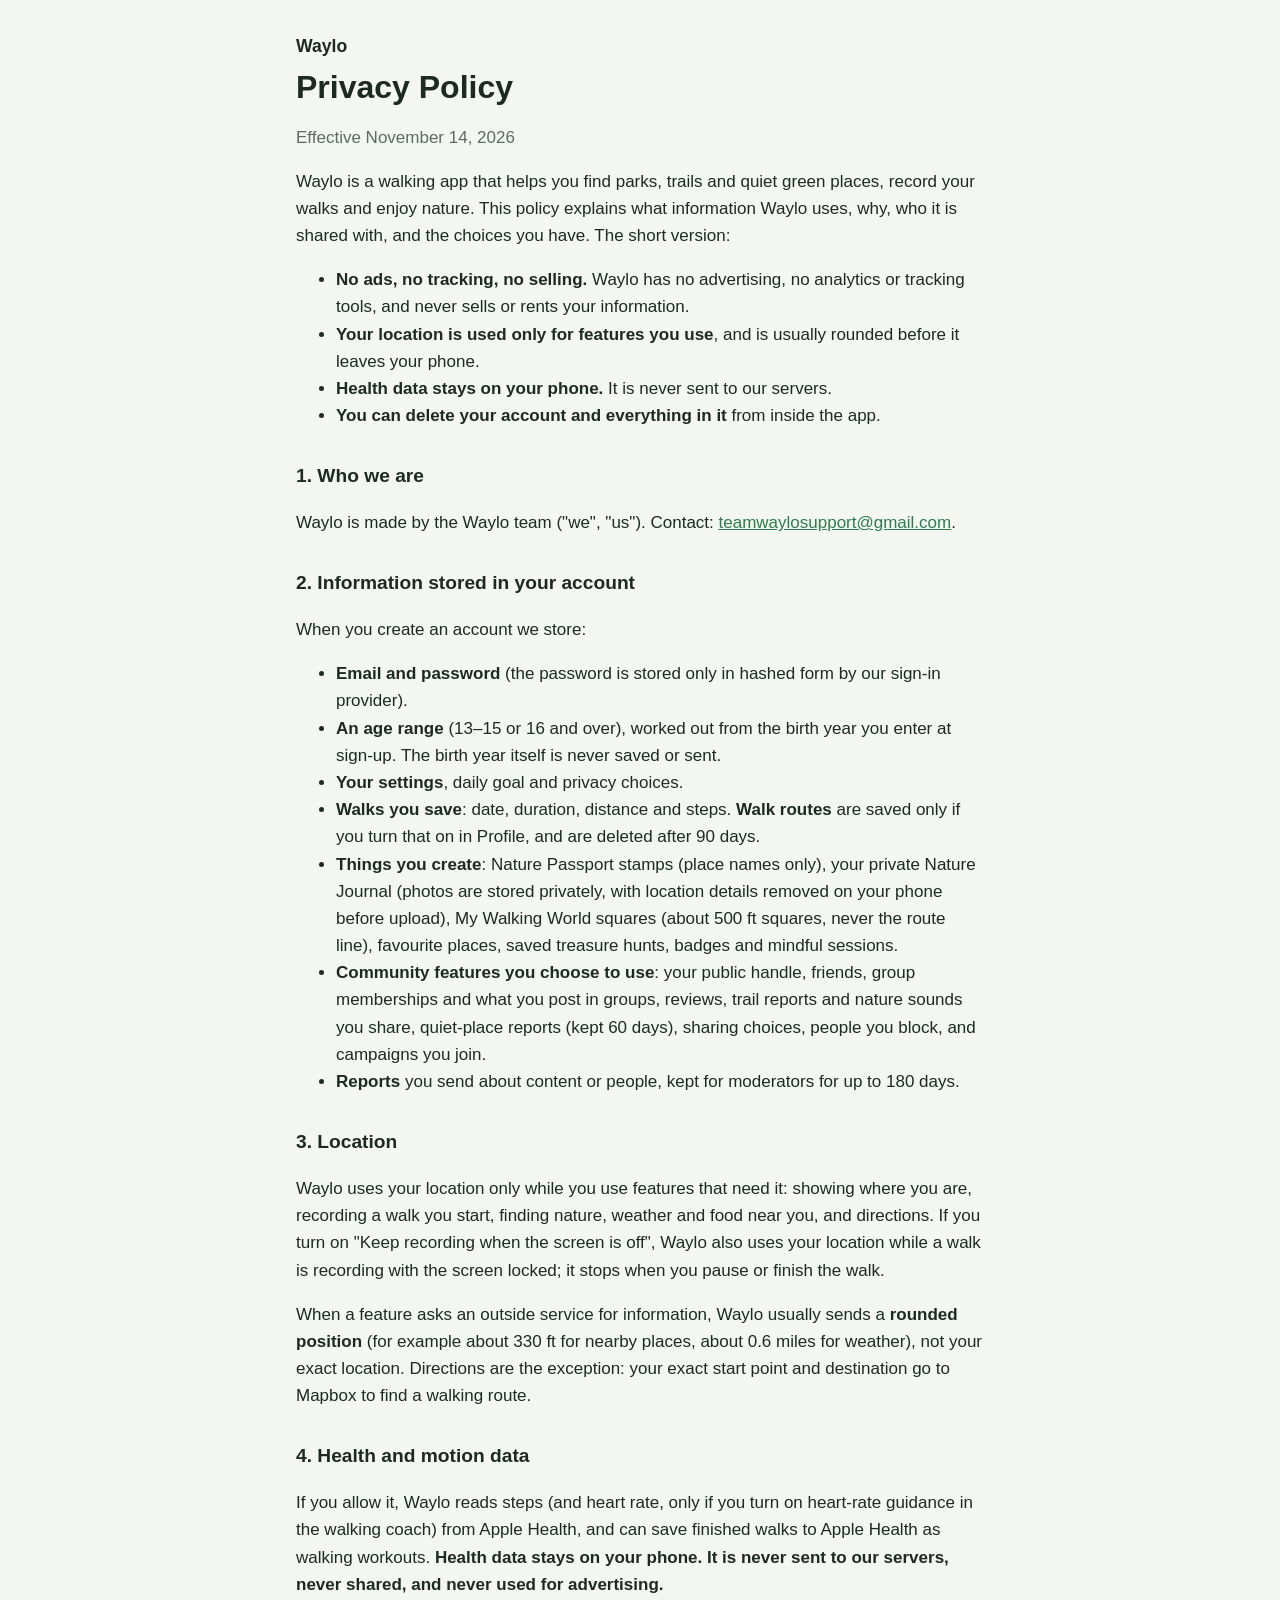
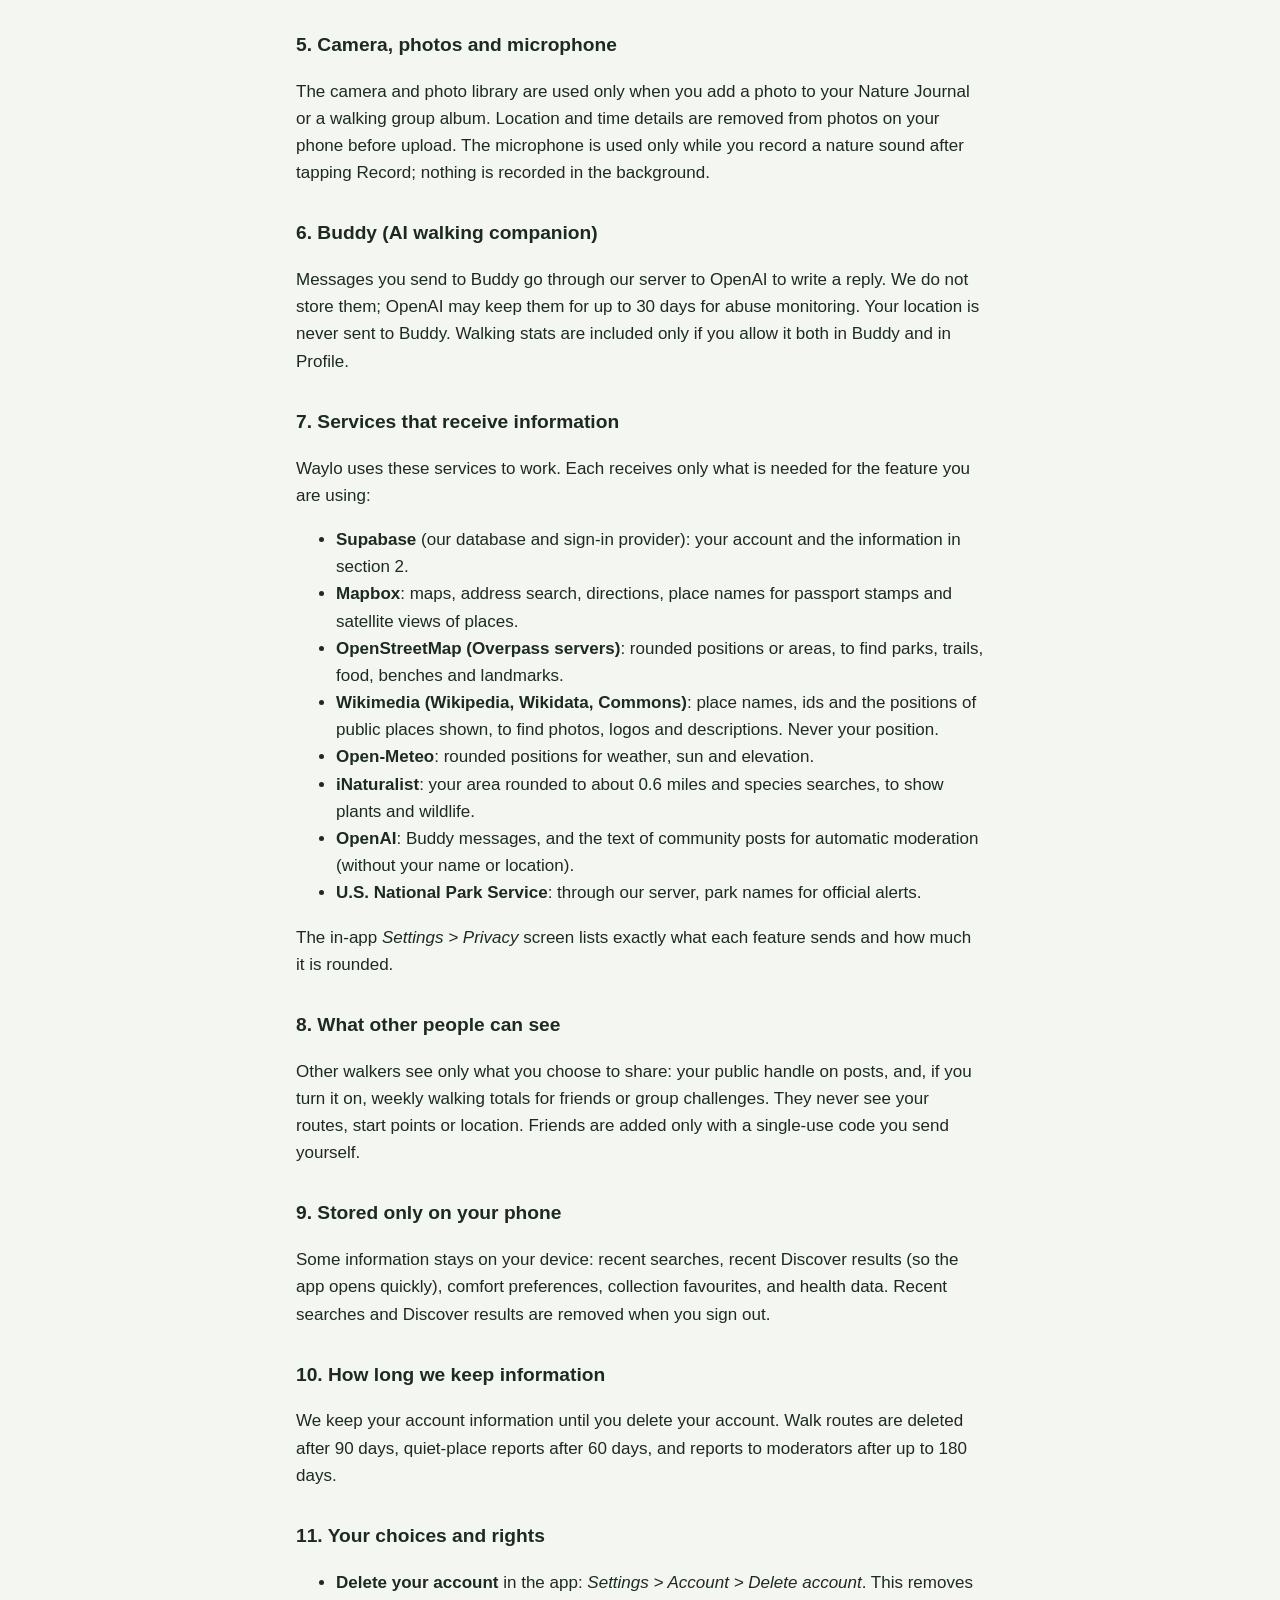
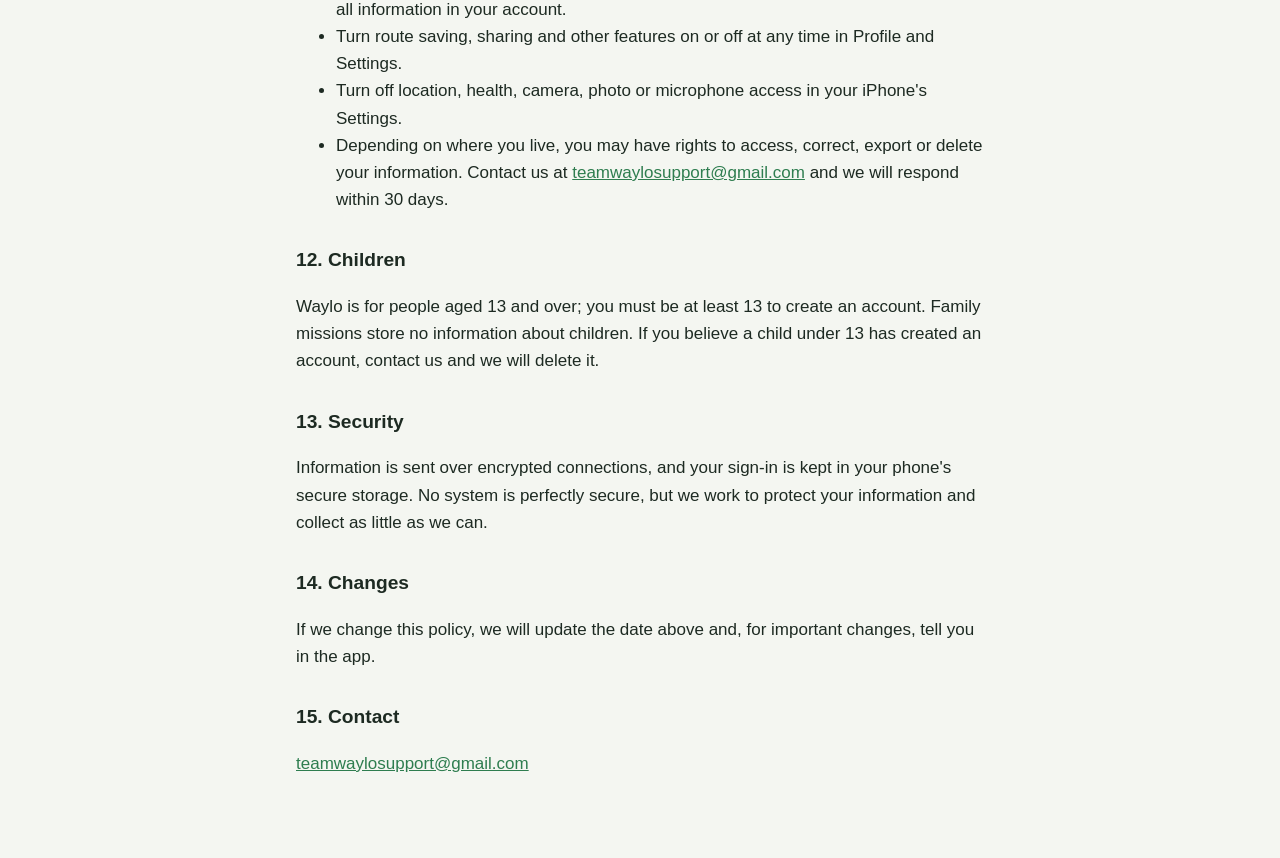
==== privacy.html @ 38d1a5f4 "Waylo website: home, support, privacy policy" ====
<!doctype html>
<html lang="en">
<head>
<meta charset="utf-8">
<meta name="viewport" content="width=device-width, initial-scale=1">
<title>Waylo Privacy Policy</title>
<link rel="stylesheet" href="style.css">
</head>
<body>
<main>
<p class="brand"><a href="index.html">Waylo</a></p>
<h1>Privacy Policy</h1>
<p class="muted">Effective November 14, 2026</p>

<p>Waylo is a walking app that helps you find parks, trails and quiet green places, record your walks and enjoy nature. This policy explains what information Waylo uses, why, who it is shared with, and the choices you have. The short version:</p>
<ul>
  <li><strong>No ads, no tracking, no selling.</strong> Waylo has no advertising, no analytics or tracking tools, and never sells or rents your information.</li>
  <li><strong>Your location is used only for features you use</strong>, and is usually rounded before it leaves your phone.</li>
  <li><strong>Health data stays on your phone.</strong> It is never sent to our servers.</li>
  <li><strong>You can delete your account and everything in it</strong> from inside the app.</li>
</ul>

<h2>1. Who we are</h2>
<p>Waylo is made by the Waylo team ("we", "us"). Contact: <a href="mailto:teamwaylosupport@gmail.com">teamwaylosupport@gmail.com</a>.</p>

<h2>2. Information stored in your account</h2>
<p>When you create an account we store:</p>
<ul>
  <li><strong>Email and password</strong> (the password is stored only in hashed form by our sign-in provider).</li>
  <li><strong>An age range</strong> (13–15 or 16 and over), worked out from the birth year you enter at sign-up. The birth year itself is never saved or sent.</li>
  <li><strong>Your settings</strong>, daily goal and privacy choices.</li>
  <li><strong>Walks you save</strong>: date, duration, distance and steps. <strong>Walk routes</strong> are saved only if you turn that on in Profile, and are deleted after 90 days.</li>
  <li><strong>Things you create</strong>: Nature Passport stamps (place names only), your private Nature Journal (photos are stored privately, with location details removed on your phone before upload), My Walking World squares (about 500 ft squares, never the route line), favourite places, saved treasure hunts, badges and mindful sessions.</li>
  <li><strong>Community features you choose to use</strong>: your public handle, friends, group memberships and what you post in groups, reviews, trail reports and nature sounds you share, quiet-place reports (kept 60 days), sharing choices, people you block, and campaigns you join.</li>
  <li><strong>Reports</strong> you send about content or people, kept for moderators for up to 180 days.</li>
</ul>

<h2>3. Location</h2>
<p>Waylo uses your location only while you use features that need it: showing where you are, recording a walk you start, finding nature, weather and food near you, and directions. If you turn on "Keep recording when the screen is off", Waylo also uses your location while a walk is recording with the screen locked; it stops when you pause or finish the walk.</p>
<p>When a feature asks an outside service for information, Waylo usually sends a <strong>rounded position</strong> (for example about 330 ft for nearby places, about 0.6 miles for weather), not your exact location. Directions are the exception: your exact start point and destination go to Mapbox to find a walking route.</p>

<h2>4. Health and motion data</h2>
<p>If you allow it, Waylo reads steps (and heart rate, only if you turn on heart-rate guidance in the walking coach) from Apple Health, and can save finished walks to Apple Health as walking workouts. <strong>Health data stays on your phone. It is never sent to our servers, never shared, and never used for advertising.</strong></p>

<h2>5. Camera, photos and microphone</h2>
<p>The camera and photo library are used only when you add a photo to your Nature Journal or a walking group album. Location and time details are removed from photos on your phone before upload. The microphone is used only while you record a nature sound after tapping Record; nothing is recorded in the background.</p>

<h2>6. Buddy (AI walking companion)</h2>
<p>Messages you send to Buddy go through our server to OpenAI to write a reply. We do not store them; OpenAI may keep them for up to 30 days for abuse monitoring. Your location is never sent to Buddy. Walking stats are included only if you allow it both in Buddy and in Profile.</p>

<h2>7. Services that receive information</h2>
<p>Waylo uses these services to work. Each receives only what is needed for the feature you are using:</p>
<ul>
  <li><strong>Supabase</strong> (our database and sign-in provider): your account and the information in section 2.</li>
  <li><strong>Mapbox</strong>: maps, address search, directions, place names for passport stamps and satellite views of places.</li>
  <li><strong>OpenStreetMap (Overpass servers)</strong>: rounded positions or areas, to find parks, trails, food, benches and landmarks.</li>
  <li><strong>Wikimedia (Wikipedia, Wikidata, Commons)</strong>: place names, ids and the positions of public places shown, to find photos, logos and descriptions. Never your position.</li>
  <li><strong>Open-Meteo</strong>: rounded positions for weather, sun and elevation.</li>
  <li><strong>iNaturalist</strong>: your area rounded to about 0.6 miles and species searches, to show plants and wildlife.</li>
  <li><strong>OpenAI</strong>: Buddy messages, and the text of community posts for automatic moderation (without your name or location).</li>
  <li><strong>U.S. National Park Service</strong>: through our server, park names for official alerts.</li>
</ul>
<p>The in-app <em>Settings &gt; Privacy</em> screen lists exactly what each feature sends and how much it is rounded.</p>

<h2>8. What other people can see</h2>
<p>Other walkers see only what you choose to share: your public handle on posts, and, if you turn it on, weekly walking totals for friends or group challenges. They never see your routes, start points or location. Friends are added only with a single-use code you send yourself.</p>

<h2>9. Stored only on your phone</h2>
<p>Some information stays on your device: recent searches, recent Discover results (so the app opens quickly), comfort preferences, collection favourites, and health data. Recent searches and Discover results are removed when you sign out.</p>

<h2>10. How long we keep information</h2>
<p>We keep your account information until you delete your account. Walk routes are deleted after 90 days, quiet-place reports after 60 days, and reports to moderators after up to 180 days.</p>

<h2>11. Your choices and rights</h2>
<ul>
  <li><strong>Delete your account</strong> in the app: <em>Settings &gt; Account &gt; Delete account</em>. This removes all information in your account.</li>
  <li>Turn route saving, sharing and other features on or off at any time in Profile and Settings.</li>
  <li>Turn off location, health, camera, photo or microphone access in your iPhone's Settings.</li>
  <li>Depending on where you live, you may have rights to access, correct, export or delete your information. Contact us at <a href="mailto:teamwaylosupport@gmail.com">teamwaylosupport@gmail.com</a> and we will respond within 30 days.</li>
</ul>

<h2>12. Children</h2>
<p>Waylo is for people aged 13 and over; you must be at least 13 to create an account. Family missions store no information about children. If you believe a child under 13 has created an account, contact us and we will delete it.</p>

<h2>13. Security</h2>
<p>Information is sent over encrypted connections, and your sign-in is kept in your phone's secure storage. No system is perfectly secure, but we work to protect your information and collect as little as we can.</p>

<h2>14. Changes</h2>
<p>If we change this policy, we will update the date above and, for important changes, tell you in the app.</p>

<h2>15. Contact</h2>
<p><a href="mailto:teamwaylosupport@gmail.com">teamwaylosupport@gmail.com</a></p>
</main>
</body>
</html>
---- style.css ----
:root { --bg: #f4f6f1; --text: #1d2a22; --muted: #5d6b62; --accent: #2e7d4f; --card: #ffffff; --line: #dfe5dc; }
@media (prefers-color-scheme: dark) { :root { --bg: #0c1012; --text: #eef2ea; --muted: #a3b0a6; --accent: #8fcf9f; --card: #151b1d; --line: #26302c; } }
* { box-sizing: border-box; }
body { margin: 0; background: var(--bg); color: var(--text); font: 17px/1.6 -apple-system, BlinkMacSystemFont, "Segoe UI", Roboto, sans-serif; }
main { max-width: 720px; margin: 0 auto; padding: 32px 16px 64px; }
h1 { font-size: 2rem; line-height: 1.2; margin: 8px 0 4px; }
h2 { font-size: 1.2rem; margin: 32px 0 8px; }
a { color: var(--accent); }
.brand { font-weight: 700; font-size: 1.1rem; margin: 0; }
.brand a { text-decoration: none; color: var(--text); }
.muted { color: var(--muted); }
.card { background: var(--card); border: 1px solid var(--line); border-radius: 16px; padding: 16px 20px; margin: 16px 0; }
.card h2 { margin-top: 0; }
img.logo { width: 96px; height: 96px; border-radius: 22px; display: block; margin: 24px 0 8px; }
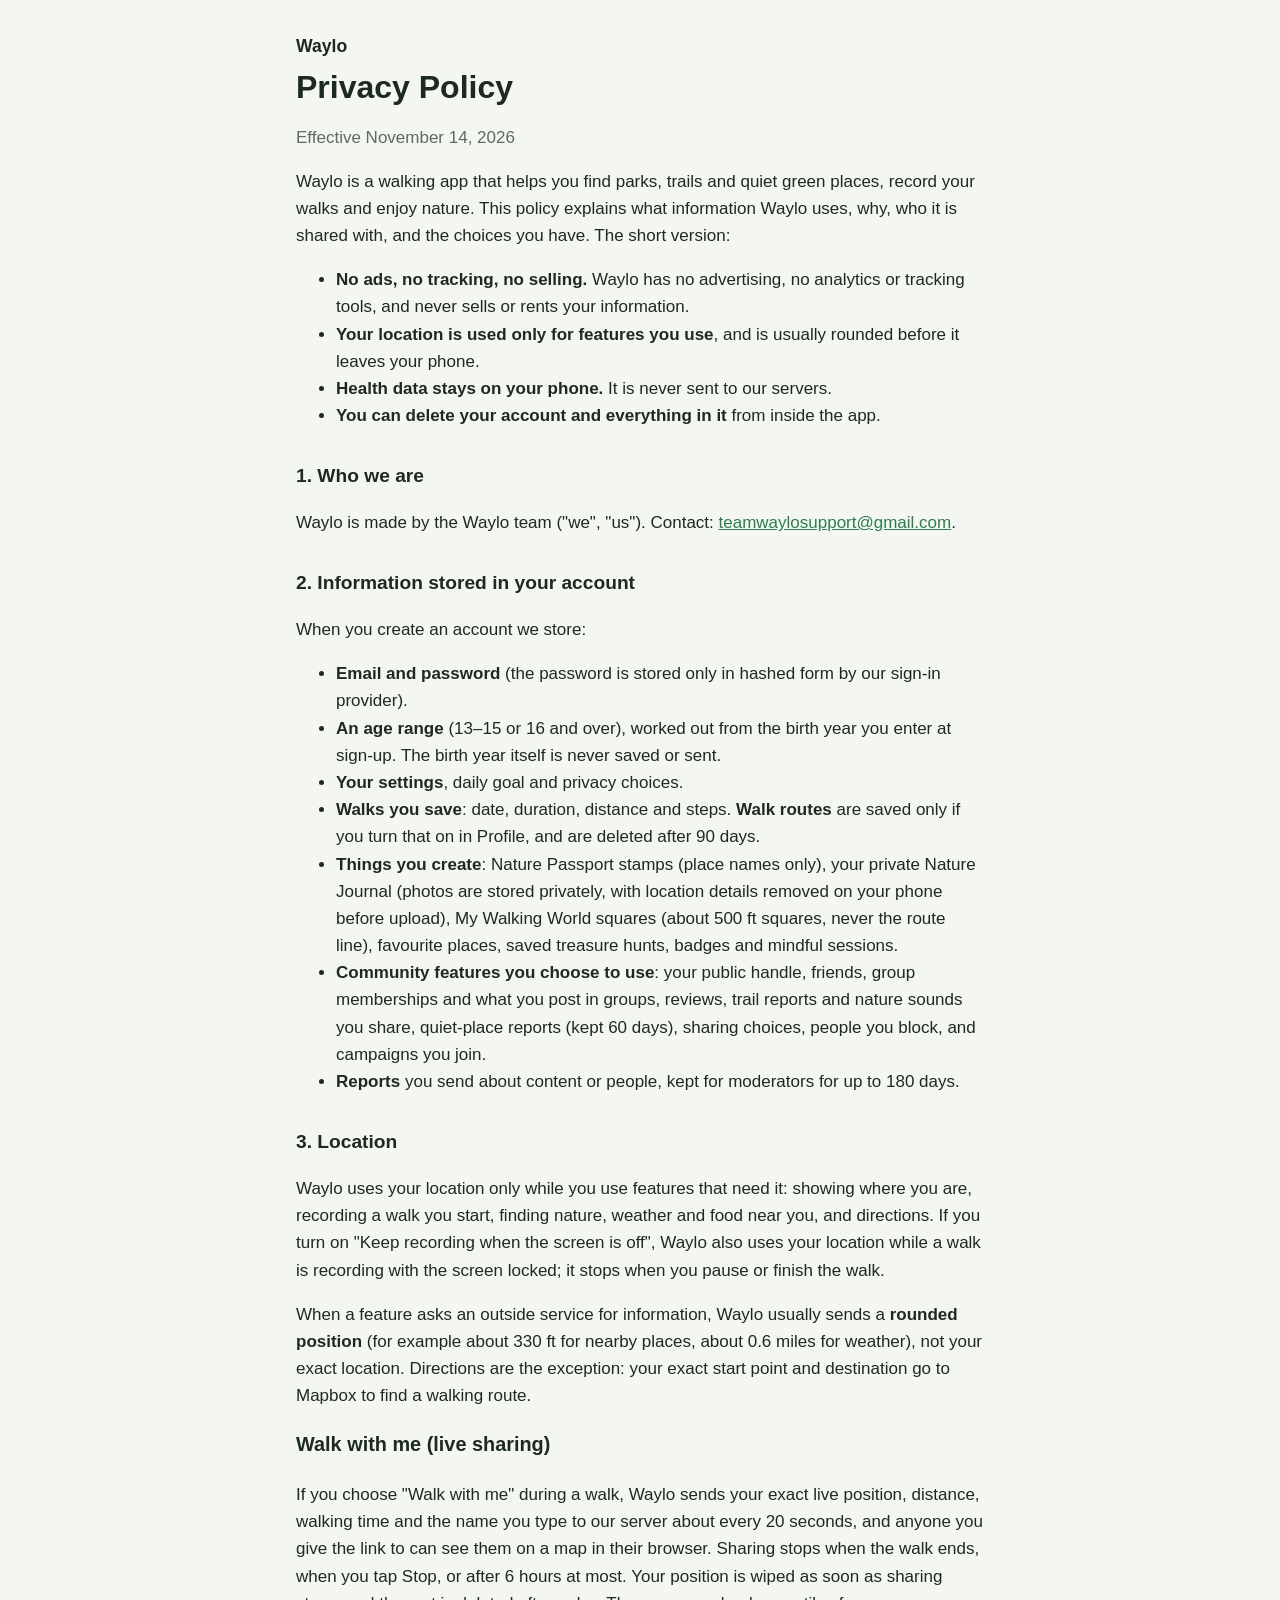
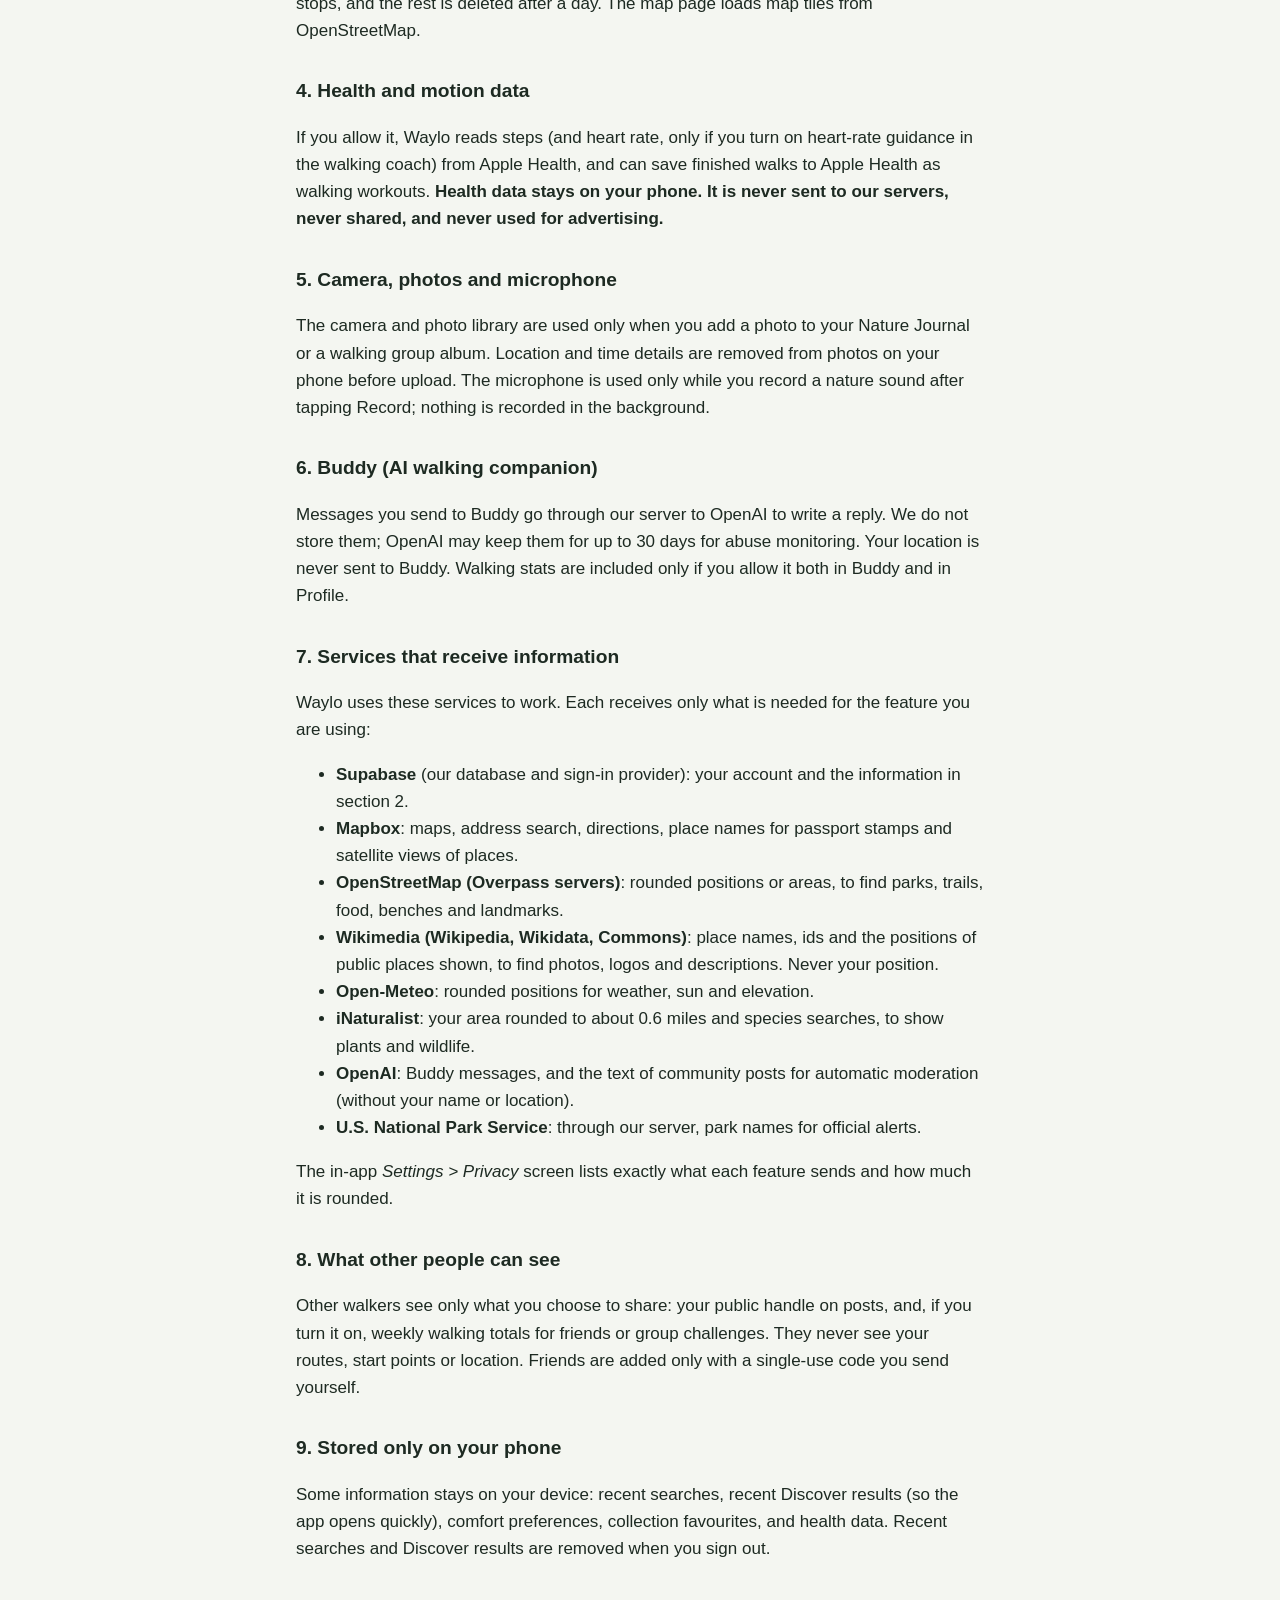
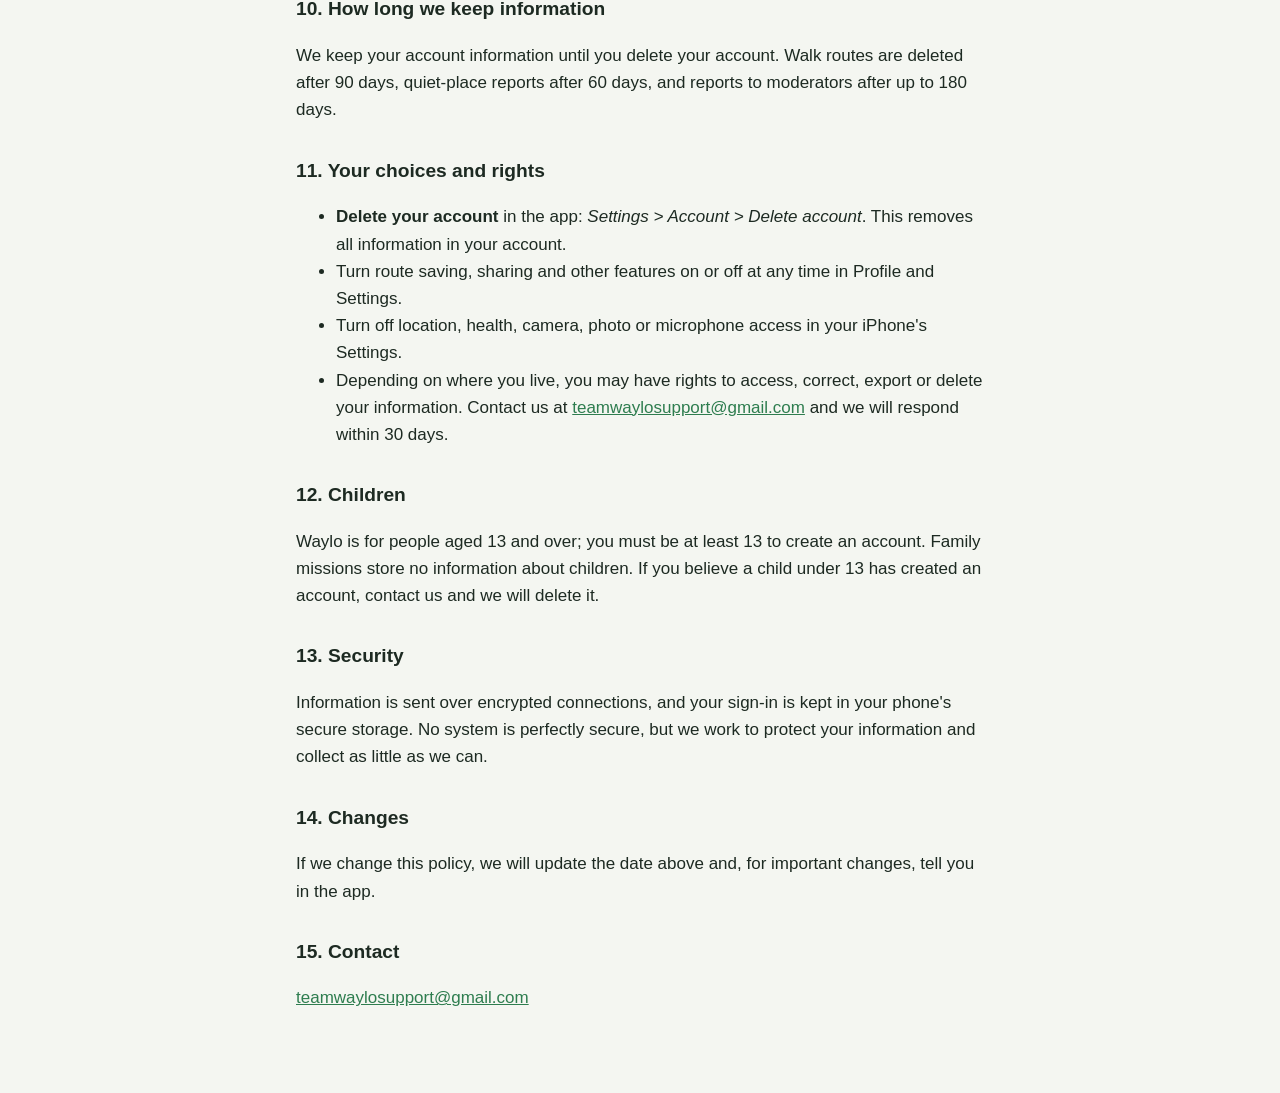
==== commit bfa25eae: "Walk with me live map page; privacy policy section" ====
--- a/privacy.html
+++ b/privacy.html
@@ -38,6 +38,9 @@
 <h2>3. Location</h2>
 <p>Waylo uses your location only while you use features that need it: showing where you are, recording a walk you start, finding nature, weather and food near you, and directions. If you turn on "Keep recording when the screen is off", Waylo also uses your location while a walk is recording with the screen locked; it stops when you pause or finish the walk.</p>
 <p>When a feature asks an outside service for information, Waylo usually sends a <strong>rounded position</strong> (for example about 330 ft for nearby places, about 0.6 miles for weather), not your exact location. Directions are the exception: your exact start point and destination go to Mapbox to find a walking route.</p>
+
+<h3>Walk with me (live sharing)</h3>
+<p>If you choose "Walk with me" during a walk, Waylo sends your exact live position, distance, walking time and the name you type to our server about every 20 seconds, and anyone you give the link to can see them on a map in their browser. Sharing stops when the walk ends, when you tap Stop, or after 6 hours at most. Your position is wiped as soon as sharing stops, and the rest is deleted after a day. The map page loads map tiles from OpenStreetMap.</p>
 
 <h2>4. Health and motion data</h2>
 <p>If you allow it, Waylo reads steps (and heart rate, only if you turn on heart-rate guidance in the walking coach) from Apple Health, and can save finished walks to Apple Health as walking workouts. <strong>Health data stays on your phone. It is never sent to our servers, never shared, and never used for advertising.</strong></p>
--- a/style.css
+++ b/style.css
@@ -11,4 +11,4 @@
 .muted { color: var(--muted); }
 .card { background: var(--card); border: 1px solid var(--line); border-radius: 16px; padding: 16px 20px; margin: 16px 0; }
 .card h2 { margin-top: 0; }
-img.logo { width: 96px; height: 96px; border-radius: 22px; display: block; margin: 24px 0 8px; }
+img.logo { width: 96px; height: 96px; border-radius: 22px; display: block; margin: 24px 0 8px; border: 1px solid var(--line); }
